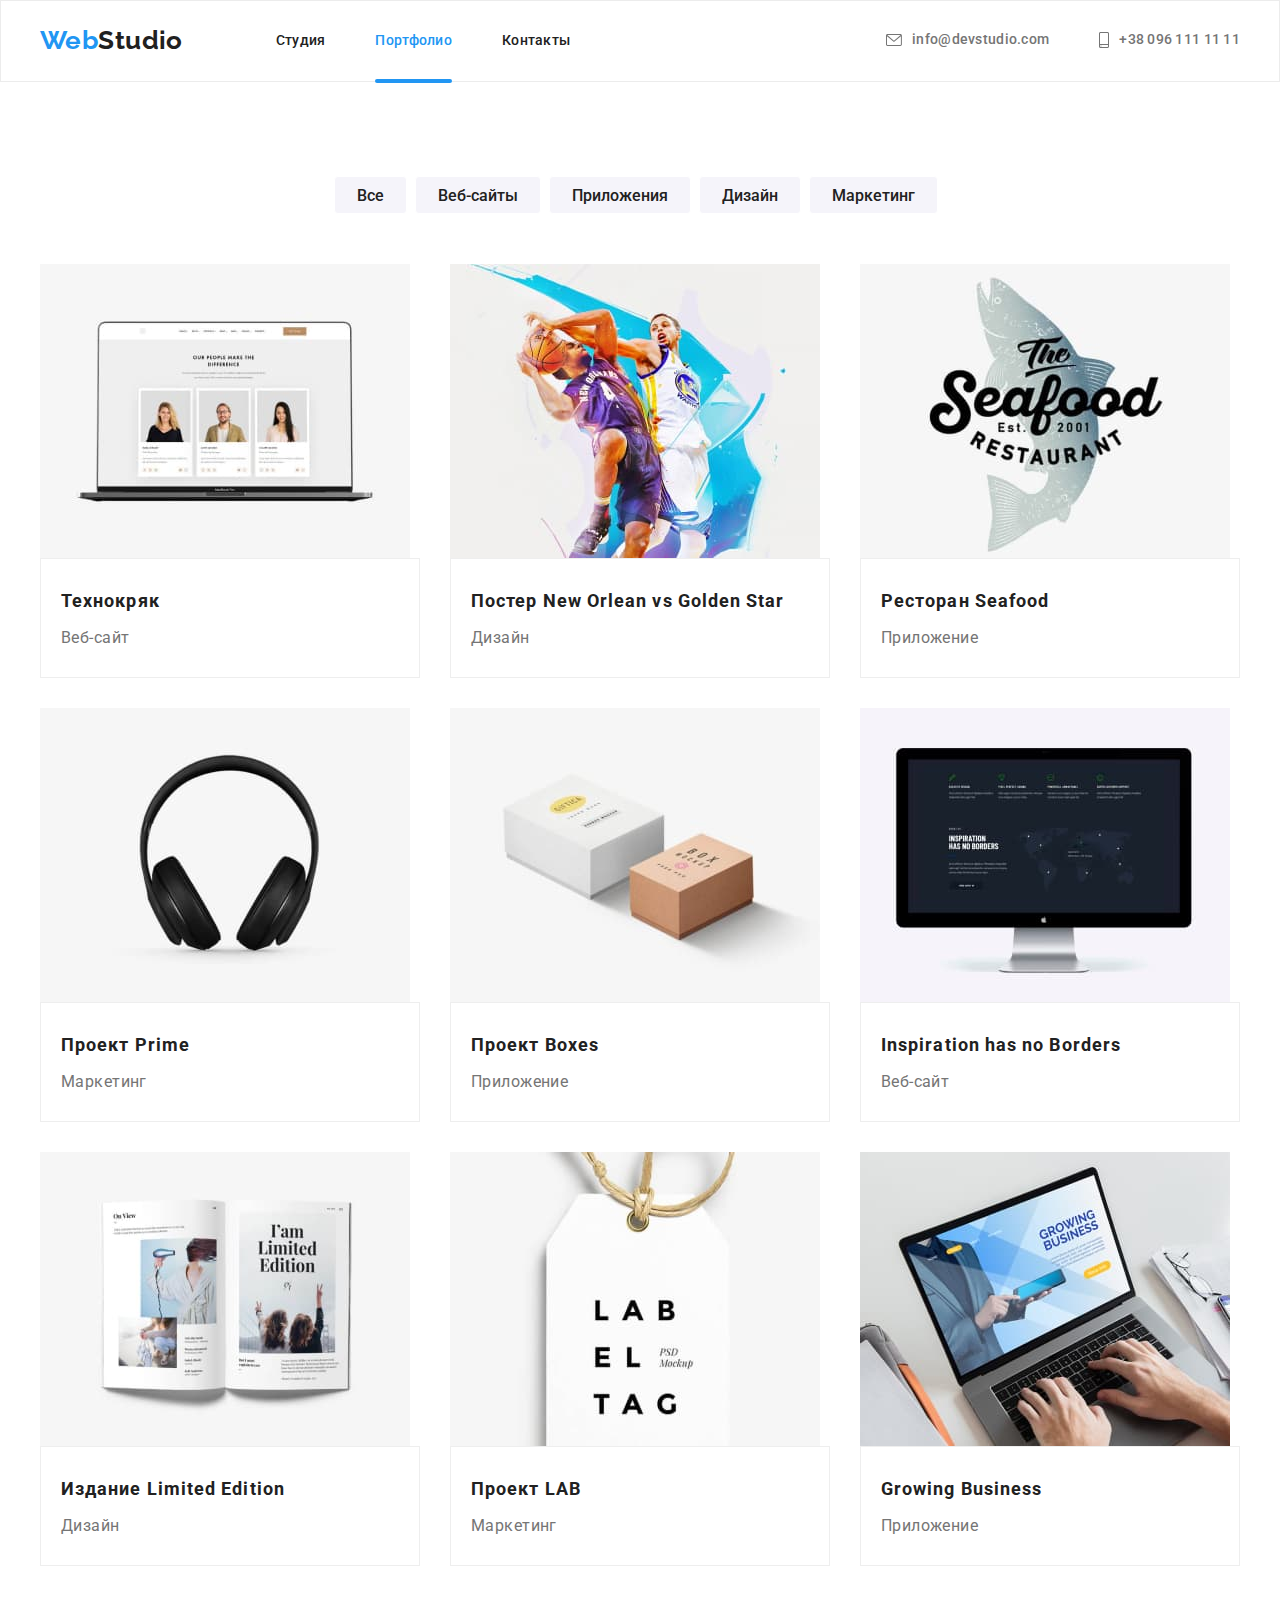
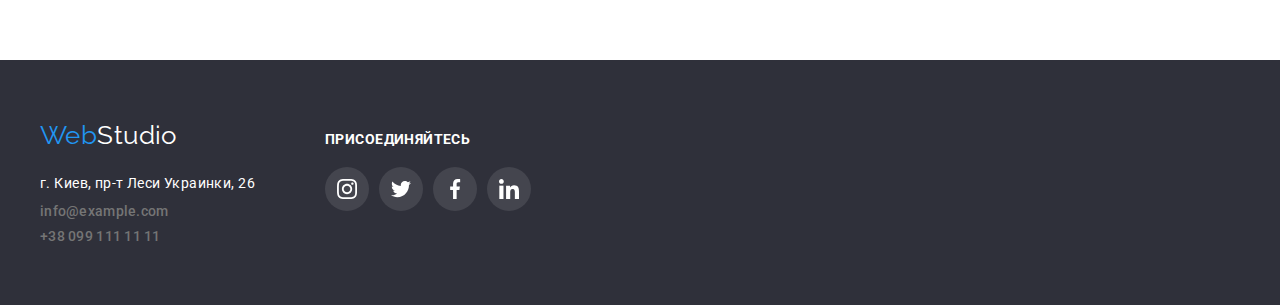
==== portfolio.html @ a669991e "add files" ====
<!DOCTYPE html>
<html lang="en">
  <head>
    <meta charset="UTF-8" />
    <meta http-equiv="X-UA-Compatible" content="IE=edge" />
    <meta name="viewport" content="width=device-width, initial-scale=1.0" />
    <title>Portfolio</title>
    <link rel="preconnect" href="https://fonts.gstatic.com" />
    <link
      href="https://fonts.googleapis.com/css2?family=Raleway:wght@700&family=Roboto:wght@400;500;700;900&display=swap"
      rel="stylesheet"
    />
    <link
      rel="stylesheet"
      href="https://cdnjs.cloudflare.com/ajax/libs/modern-normalize/0.2.0/modern-normalize.min.css"
      integrity="sha512-sqIVMkf5f8XGYI/UZYGs7wODxlUeoj9JknataPfUwtvrSKWMHrMXGZ7Evb6nabFYJQG15vFFyALe6r0nWCD1Ug=="
      crossorigin="anonymous"
    />
    <link rel="stylesheet" href="./css/style.css" />
  </head>

  <!-- BODY -->

  <body>
    <!-- HEADER -->
    <header class="header">
      <div class="container header-container">
        <!--NAVIGATION-->
        <nav class="menu-nav">
          <!--LOGO-->
          <a class="logo-header link animate__fadeIn" href="/index.html">
            <span class="logo-word">Web</span>Studio
          </a>
          <!--MENU-->
          <ul class="menu list">
            <li class="menu-item">
              <a class="menu-link link" href="./index.html">Студия</a>
            </li>
            <li class="menu-item">
              <a class="menu-link link portfolio current" href="./portfolio.html"
                >Портфолио</a
              >
            </li>
            <li class="menu-item">
              <a class="menu-link link" href="http://">Контакты</a>
            </li>
          </ul>
        </nav>

        <!--CONTACTS-->
        <ul class="contact-list list">
          <li>
            <a class="mail-link link" href="mailto:info@devstudio.com"
              ><svg class="mail-icon">
                <use href="./images/sprite.svg#icon-envelope"></use>
              </svg>
              info@devstudio.com</a
            >
          </li>
          <li>
            <a class="tel-link link" href="tel:++380961111111"
              ><svg class="smartphone-icon">
                <use href="./images/sprite.svg#icon-smartphone"></use>
              </svg>
              +38 096 111 11 11</a
            >
          </li>
        </ul>
      </div>
    </header>
    <!--END HEADER -->

    <!-- MAIN CONTENT -->
    <main>
      <section class="section">
        <div class="container">
          <!-- SECTION ONE - BUTTONS LIST -->
          <ul class="btn-list list">
            <li class="btn-list-item">
              <button class="btn-list-item-prtf" type="button">Все</button>
            </li>
            <li class="btn-list-item">
              <button class="btn-list-item-prtf" type="button">
                Веб-сайты
              </button>
            </li>
            <li class="btn-list-item">
              <button class="btn-list-item-prtf" type="button">
                Приложения
              </button>
            </li>
            <li class="btn-list-item">
              <button class="btn-list-item-prtf" type="button">Дизайн</button>
            </li>
            <li class="btn-list-item">
              <button class="btn-list-item-prtf" type="button">
                Маркетинг
              </button>
            </li>
          </ul>
          <!-- END BTN LIST -->

          <!-- SECTION TWO - IMAGES GALLERY -->
          <ul class="img-gallery list">
            <li class="img-gallery-item">
              <a href="#" class="gallery-item-link link"
                ><div class="gallery-list-image-wrapper">
                  <p class="overlay">
                    Технокряк это современная площадка распространения
                    коронавируса. Компании используют эту платформу для
                    цифрового шпионажа и атак на защищённые сервера
                    конкурентов.Технокряк это современная площадка
                    распространения коронавируса. Компании используют эту
                    платформу для цифрового шпионажа и атак на защищённые
                    сервера конкурентов.
                  </p>
                  <img
                    src="./images/portfolio-images/img.jpg"
                    alt=""
                    width="370"
                    height="294"
                  />
                </div>
                <div class="img-gallery-card">
                  <h3 class="img-gallery-item-h3">Технокряк</h3>
                  <p class="img-gallery-item-p">Веб-сайт</p>
                </div>
              </a>
            </li>
            <li class="img-gallery-item">
              <a href="#" class="gallery-item-link link"
                ><div class="gallery-list-image-wrapper">
                  <p class="overlay">
                    Технокряк это современная площадка распространения
                    коронавируса. Компании используют эту платформу для
                    цифрового шпионажа и атак на защищённые сервера
                    конкурентов.Технокряк это современная площадка
                    распространения коронавируса. Компании используют эту
                    платформу для цифрового шпионажа и атак на защищённые
                    сервера конкурентов.
                  </p>
              <img
                src="./images/portfolio-images/img-1.jpg"
                alt=""
                width="370"
                height="294"
              /></div>
              <div class="img-gallery-card">
                <h3 class="img-gallery-item-h3">
                  Постер New Orlean vs Golden Star
                </h3>
                <p class="img-gallery-item-p">Дизайн</p>
              </div>
            </li>
            <li class="img-gallery-item">
              <a href="#" class="gallery-item-link link"
                ><div class="gallery-list-image-wrapper">
                  <p class="overlay">
                    Технокряк это современная площадка распространения
                    коронавируса. Компании используют эту платформу для
                    цифрового шпионажа и атак на защищённые сервера
                    конкурентов.Технокряк это современная площадка
                    распространения коронавируса. Компании используют эту
                    платформу для цифрового шпионажа и атак на защищённые
                    сервера конкурентов.
                  </p>
              <img
                src="./images/portfolio-images/img-2.jpg"
                alt=""
                width="370"
                height="294"
              /></div>
              <div class="img-gallery-card">
                <h3 class="img-gallery-item-h3">Ресторан Seafood</h3>
                <p class="img-gallery-item-p">Приложение</p>
              </div>
            </li>
            <li class="img-gallery-item">
              <a href="#" class="gallery-item-link link"
                ><div class="gallery-list-image-wrapper">
                  <p class="overlay">
                    Технокряк это современная площадка распространения
                    коронавируса. Компании используют эту платформу для
                    цифрового шпионажа и атак на защищённые сервера
                    конкурентов.Технокряк это современная площадка
                    распространения коронавируса. Компании используют эту
                    платформу для цифрового шпионажа и атак на защищённые
                    сервера конкурентов.
                  </p>
              <img
                src="./images/portfolio-images/img-3.jpg"
                alt=""
                width="370"
                height="294"
              /></div>
              <div class="img-gallery-card">
                <h3 class="img-gallery-item-h3">Проект Prime</h3>
                <p class="img-gallery-item-p">Маркетинг</p>
              </div>
            </li>
            <li class="img-gallery-item">
              <a href="#" class="gallery-item-link link"
                ><div class="gallery-list-image-wrapper">
                  <p class="overlay">
                    Технокряк это современная площадка распространения
                    коронавируса. Компании используют эту платформу для
                    цифрового шпионажа и атак на защищённые сервера
                    конкурентов.Технокряк это современная площадка
                    распространения коронавируса. Компании используют эту
                    платформу для цифрового шпионажа и атак на защищённые
                    сервера конкурентов.
                  </p>
              <img
                src="./images/portfolio-images/img-4.jpg"
                alt=""
                width="370"
                height="294"
              /></div>
              <div class="img-gallery-card">
                <h3 class="img-gallery-item-h3">Проект Boxes</h3>
                <p class="img-gallery-item-p">Приложение</p>
              </div>
            </li>
            <li class="img-gallery-item">
              <a href="#" class="gallery-item-link link"
                ><div class="gallery-list-image-wrapper">
                  <p class="overlay">
                    Технокряк это современная площадка распространения
                    коронавируса. Компании используют эту платформу для
                    цифрового шпионажа и атак на защищённые сервера
                    конкурентов.Технокряк это современная площадка
                    распространения коронавируса. Компании используют эту
                    платформу для цифрового шпионажа и атак на защищённые
                    сервера конкурентов.
                  </p>
              <img
                src="./images/portfolio-images/img-5.jpg"
                alt=""
                width="370"
                height="294"
              /></div>
              <div class="img-gallery-card">
                <h3 class="img-gallery-item-h3">Inspiration has no Borders</h3>
                <p class="img-gallery-item-p">Веб-сайт</p>
              </div>
            </li>
            <li class="img-gallery-item">
              <a href="#" class="gallery-item-link link"
                ><div class="gallery-list-image-wrapper">
                  <p class="overlay">
                    Технокряк это современная площадка распространения
                    коронавируса. Компании используют эту платформу для
                    цифрового шпионажа и атак на защищённые сервера
                    конкурентов.Технокряк это современная площадка
                    распространения коронавируса. Компании используют эту
                    платформу для цифрового шпионажа и атак на защищённые
                    сервера конкурентов.
                  </p>
              <img
                src="./images/portfolio-images/img-6.jpg"
                alt=""
                width="370"
                height="294"
              /></div>
              <div class="img-gallery-card">
                <h3 class="img-gallery-item-h3">Издание Limited Edition</h3>
                <p class="img-gallery-item-p">Дизайн</p>
              </div>
            </li>
            <li class="img-gallery-item">
              <a href="#" class="gallery-item-link link"
                ><div class="gallery-list-image-wrapper">
                  <p class="overlay">
                    Технокряк это современная площадка распространения
                    коронавируса. Компании используют эту платформу для
                    цифрового шпионажа и атак на защищённые сервера
                    конкурентов.Технокряк это современная площадка
                    распространения коронавируса. Компании используют эту
                    платформу для цифрового шпионажа и атак на защищённые
                    сервера конкурентов.
                  </p>
              <img
                src="./images/portfolio-images/img-7.jpg"
                alt=""
                width="370"
                height="294"
              /></div>
              <div class="img-gallery-card">
                <h3 class="img-gallery-item-h3">Проект LAB</h3>
                <p class="img-gallery-item-p">Маркетинг</p>
              </div>
            </li>
            <li class="img-gallery-item">
              <a href="#" class="gallery-item-link link"
                ><div class="gallery-list-image-wrapper">
                  <p class="overlay">
                    Технокряк это современная площадка распространения
                    коронавируса. Компании используют эту платформу для
                    цифрового шпионажа и атак на защищённые сервера
                    конкурентов.Технокряк это современная площадка
                    распространения коронавируса. Компании используют эту
                    платформу для цифрового шпионажа и атак на защищённые
                    сервера конкурентов.
                  </p>
              <img
                src="./images/portfolio-images/img-8.jpg"
                alt=""
                width="370"
                height="294"
              /></div>
              <div class="img-gallery-card">
                <h3 class="img-gallery-item-h3">Growing Business</h3>
                <p class="img-gallery-item-p">Приложение</p>
              </div>
            </li>
          </ul>
          <!-- END IMAGES -->
        </div>
      </section>
    </main>

    <!-- FOOTER -->

    <footer class="footer">
      <div class="container footer-container">
        <div class="footer-left-container">
          <!--LOGO -->
          <div class="footer-logo-div">
            <a class="footer-logo link" href="/index.html">
              <span class="logo-word">Web</span>Studio
            </a>
          </div>
          <!-- CONTACTS -->

          <address class="logo-footer address">
            <ul class="list">
              <li class="address-link">
                <a
                  class="link"
                  href="https://goo.gl/maps/H4tPE2jpk2JbAKVr9"
                  target="_blank"
                  rel="noopener noreferrer"
                >
                  г. Киев, пр-т Леси Украинки, 26
                </a>
              </li>
              <li class="address-link">
                <a class="mail-link link" href="mailto:info@example.com">
                  info@example.com
                </a>
              </li>
              <li class="address-link">
                <a class="tel-link link" href="tel:+380991111111">
                  +38 099 111 11 11
                </a>
              </li>
            </ul>
          </address>
        </div>
        <!-- END CONTACTS -->

        <!-- SOCIAL IKONS -->
        <div class="footer-social-container">
          <h3 class="footer-social-title">Присоединяйтесь</h3>
          <ul class="list footer-social-list">
            <li class="footer-social-list-item">
              <a href="#" class="footer-social-list-item-link">
                <svg class="footer-social-icon" width="20" height="20">
                  <use href="./images/sprite.svg#icon-instagram"></use>
                </svg>
              </a>
            </li>
            <li class="footer-social-list-item">
              <a href="#" class="footer-social-list-item-link">
                <svg class="footer-social-icon" width="20" height="20">
                  <use href="./images/sprite.svg#icon-twitter"></use>
                </svg>
              </a>
            </li>
            <li class="footer-social-list-item">
              <a href="#" class="footer-social-list-item-link">
                <svg class="footer-social-icon" width="20" height="20">
                  <use href="./images/sprite.svg#icon-facebook"></use>
                </svg>
              </a>
            </li>
            <li class="footer-social-list-item">
              <a href="#" class="footer-social-list-item-link">
                <svg class="footer-social-icon" width="20" height="20">
                  <use href="./images/sprite.svg#icon-linkedin"></use>
                </svg>
              </a>
            </li>
          </ul>
        </div>
      </div>
    </footer>
  </body>
</html>
---- css/style.css ----
:root {
  --main-font: "Roboto", sans-serif;
  --secondary-font: "Raleway", sans-serif;
  --main-bcgrnd-color: #ffffff;
  --font-heading-color: #212121;
  --font-paragraph-color: #757575;
  --main-and-footer-bcgrnd-color: #2f303a;
  --font—btn-accent-color: #2196f3;
  --btn-click-on-color: #188ce8;
  --btn-portfolio-color: #f5f4fa;
  --team-bcrnd-color: #f5f4fa;
  --social-icon-main-color: #afb1b8;
  --background-image-color: #c4c4c4;
  --backgroung-image-overlay: rgba(47, 48, 58, 0.4);
  --background-icon-color: #f5f4fa;
}
/* BASE RESET */
h1,
h2,
h3,
h4,
h5,
h6,
p {
  margin-top: 0;
  margin-bottom: 0;
}
ul,
ol {
  margin-top: 0;
  margin-bottom: 0;
  padding-left: 0;
}
img {
  display: block;
}
.list {
  list-style: none;
}
.link {
  text-decoration: none;
  color: var(--main-bcgrnd-color);
}
.section {
  padding-top: 94px;
  padding-bottom: 94px;
}
/* DIV Class = CONTAINER center content */
.container {
  width: 1200px;
  padding-left: 15px;
  padding-right: 15px;
  margin: 0 auto;
}

/* BODY */
body {
  font-family: var(--main-font);
  background-color: var(--main-bcgrnd-color);
  color: var(--font-heading-color);
  font-size: 14px;
  letter-spacing: 0.03em;
  margin: 0 auto;
}

/* HEADER */
.header {
  padding-top: 24px;
  padding-bottom: 25px;
  background-color: var(--main-bcgrnd-color);
  border: 1px solid #ececec;
}
.header-container {
  display: flex;
  justify-content: space-between;
}
.menu-nav {
  display: flex;
  align-items: center;
}
.menu {
  display: flex;
}
.menu-item:not(:last-child) {
  margin-right: 50px;
}
.menu-link {
  position: relative;
  font-family: "Roboto", sans-serif;
  font-weight: 500;
  line-height: 1.14;
  letter-spacing: 0.02em;
  color: var(--font-heading-color);
}
.menu-link:hover,
.menu-link:focus {
  color: var(--font—btn-accent-color);
}
/* contacts */
.contact-list {
  display: flex;
  align-items: center;
}
.mail-icon {
  width: 16px;
  height: 12px;
  margin-right: 10px;
}
.smartphone-icon {
  width: 10px;
  height: 16px;
  margin-right: 10px;
}
.mail-link {
  font-family: "Roboto", sans-serif;
  font-weight: 500;
  line-height: 1.14;
  letter-spacing: 0.02em;
  color: var(--font-paragraph-color);
  margin-right: 50px;
  fill: var(--font-paragraph-color);
  display: flex;
  align-items: center;
}
.mail-link:hover,
.mail-link:focus {
  color: var(--font—btn-accent-color);
  fill: var(--font—btn-accent-color);
}
.studio,
.portfolio {
  color: var(--font—btn-accent-color);
}
.tel-link {
  font-family: "Roboto", sans-serif;
  font-weight: 500;
  line-height: 1.14;
  letter-spacing: 0.02em;
  color: var(--font-paragraph-color);
  fill: var(--font-paragraph-color);
  display: flex;
  align-items: center;
}
.tel-link:hover,
.tel-link:focus {
  color: var(--font—btn-accent-color);
  fill: var(--font—btn-accent-color);
}
.logo-header {
  font-family: "Raleway", sans-serif;
  font-weight: 700;
  font-size: 26px;
  line-height: 1.19;
  color: var(--font-heading-color);
  margin-right: 93px;
  /* animation-duration: 3000ms;
  animation-iteration-count: 1; */
}
/* decorate line current*/
.current::after {
  position: absolute;
  content: "";
  left: 0;
  width: 100%;
  height: 4px;
  background-color: var(--font—btn-accent-color);
  margin-top: 47px;
  border-radius: 2px;
}
/* END HEADER */

/* MAIN CONTENT */

/* SECTION ONE - HERO */
.hero {
  padding-top: 200px;
  padding-bottom: 200px;
  background-color: var(--background-image-color);
  background-image: linear-gradient(
      var(--backgroung-image-overlay),
      var(--backgroung-image-overlay)
    ),
    url(../images/background-image.jpg);
  background-size: cover;
}
.hero-container {
  display: flex;
  flex-direction: column;
  align-items: center;
}
.hero-text {
  width: 696px;
  margin: 0 auto 30px;
  font-family: "Roboto", sans-serif;
  font-weight: 900;
  font-size: 44px;
  line-height: 1.36;
  text-align: center;
  letter-spacing: 0.06em;
  text-transform: uppercase;
  color: var(--main-bcgrnd-color);
}
/* MODAL BUTTON */
.modal-btn {
  height: 50px;
  font-family: "Roboto", sans-serif;
  font-weight: 700;
  font-size: 16px;
  line-height: 1.875;
  letter-spacing: 0.06em;
  color: var(--main-bcgrnd-color);
  background: var(--font—btn-accent-color);
  box-shadow: 0px 4px 4px rgba(0, 0, 0, 0.15);
  border-radius: 4px;
  cursor: pointer;
  padding: 10px 30px;
  border: 1px;
  animation-duration: 2000ms;
  animation-iteration-count: 1;
}
.modal-btn:hover,
.modal-btn:focus {
  background: var(--btn-click-on-color);
  box-shadow: 0px 4px 4px rgba(0, 0, 0, 0.15);
  border-radius: 4px;
}
/* PORTFOLIO - BUTTON */
.btn-list {
  display: flex;
  margin-bottom: 50px;
  justify-content: center;
}
.btn-list-item {
  margin-right: 8px;
}
.btn-list-item-prtf {
  height: 38px;
  font-family: "Roboto", sans-serif;
  font-weight: 500;
  font-size: 16px;
  line-height: 1.625;
  text-align: center;
  color: var(--font-heading-color);
  background: var(--btn-portfolio-color);
  border-radius: 4px;
  padding: 6px 22px;
  border: 1px solid var(--main-bcgrnd-color);
}
.btn-list-item-prtf:hover,
.btn-list-item-prtf:focus {
  cursor: pointer;
  color: var(--main-bcgrnd-color);
  background: var(--font—btn-accent-color);
  /* shadow-middle */
  box-shadow: 0px 3px 1px rgba(0, 0, 0, 0.1), 0px 1px 2px rgba(0, 0, 0, 0.08),
    0px 2px 2px rgba(0, 0, 0, 0.12);
  border-radius: 4px;
}

/* END PORTFOLIO BUTTON */
/* END SECTION ONE - HERO */

/* SECTION TWO - OUR WORK */
.our-work {
  padding-bottom: 0;
}
.our-work-list {
  display: flex;
}
/* li */
.our-work-list-item {
  width: 270px;
}
.our-work-list-item:not(:first-child) {
  margin-left: 30px;
}
/* icons */
.our-work-icon-div {
  display: flex;
  justify-content: center;
  align-items: center;
  width: 270px;
  height: 120px;
  background: var(--background-icon-color);
  border-radius: 4px;
  margin-bottom: 30px;
}
.our-work-icon {
  width: 70px;
  height: 70px;
}
/* end icons */
.our-work-list-item-h3 {
  font-family: "Roboto", sans-serif;
  font-weight: 700;
  font-size: 14px;
  line-height: 1.14;
  text-transform: uppercase;
  color: var(--font-heading-color);
  margin-bottom: 10px;
}
.our-work-list-item-p {
  font-family: "Roboto", sans-serif;
  font-weight: 400;
  line-height: 1.714;
  /* or 171% */
  color: var(--font-paragraph-color);
}

/* OUR WORK IMAGES */
.our-work-team-h2 {
  font-family: "Roboto", sans-serif;
  font-weight: 700;
  font-size: 36px;
  line-height: 1.67;
  text-align: center;
  color: var(--font-heading-color);
  margin-bottom: 50px;
}
/* ul */
.our-work-imgs {
  display: flex;
  flex-wrap: wrap;
  flex-basis: calc((100% - 90px) / 3);
  margin-left: -30px;
  margin-top: -30px;
}
/* li */
.our-work-imgs-item {
  margin-left: 30px;
  margin-top: 30px;
}
/* div (img and p) */
.our-work-label {
  position: relative;
}
/* p */
.our-work-title {
  position: absolute;
  bottom: 0;
  left: 0;
  width: 100%;
  height: 70px;
  display: flex;
  align-items: center;
  justify-content: center;
  font-weight: 700px;
  font-size: 14px;
  line-height: 1.14;
  text-align: center;
  letter-spacing: 0.03em;
  text-transform: uppercase;
  color: var(--main-bcgrnd-color);
  background-color: rgba(47, 48, 58, 0.8);
}
/* END OUR WORK IMAGES */
/* END SECTION TWO - OUR WORK */

/* PORTFOLIO - SECTION TWO - IMAGES GALLERY */
.img-gallery {
  display: flex;
  flex-wrap: wrap;
  margin-right: -30px;
  margin-top: -30px;
}
.img-gallery-card {
  padding: 24px 20px;
  border: 1px solid #eeeeee;
  box-sizing: border-box;
}
.img-gallery-item {
  flex-basis: calc((100% - 90px) / 3);
  margin-right: 30px;
  margin-top: 30px;
}
.img-gallery-item-h3 {
  font-family: "Roboto", sans-serif;
  font-weight: 700;
  font-size: 18px;
  line-height: 2;
  letter-spacing: 0.06em;
  color: var(--font-heading-color);
  margin-bottom: 4px;
}
.img-gallery-item-p {
  font-family: "Roboto", sans-serif;
  font-weight: 400;
  font-size: 16px;
  line-height: 1.875;
  color: var(--font-paragraph-color);
}
.img-gallery-item:hover,
.img-gallery-item:focus {
  cursor: pointer;
  box-shadow: 0px 1px 1px rgba(0, 0, 0, 0.12), 0px 4px 4px rgba(0, 0, 0, 0.06),
    1px 4px 6px rgba(0, 0, 0, 0.16);
}
/* overlay text on card */
.gallery-list-image-wrapper {
  position: relative;
  overflow: hidden;
}
.overlay {
  position: absolute;
  top: 0;
  left: 0;
  width: 100%;
  height: 100%;
  font-weight: 400;
  font-size: 18px;
  line-height: 1.556;
  color: var(--main-bcgrnd-color);
  background-color: rgba(33, 150, 243, 0.9);
  padding: 63px 24px;
  overflow-y: scroll;
  transform: translateY(100%);
  transition: transform 250ms linear;
}
.gallery-item-link:hover .overlay,
.gallery-item-link:focus .overlay {
  transform: translateY(0%);
}
/* end overlay */

/* END PORTFOLIO SECTION TWO - IMAGES GALLERY */

/* SECTION THREE - TEAM */
.team {
  background-color: var(--team-bcrnd-color);
}
.team-list {
  display: flex;
  flex-wrap: wrap;
  margin-right: -30px;
  margin-top: -30px;
}
.team-list-item {
  flex-basis: calc((100% - 120px) / 4);
  margin-right: 30px;
  margin-top: 30px;
  background-color: var(--main-bcgrnd-color);
  box-shadow: 0px 1px 3px rgba(0, 0, 0, 0.12), 0px 1px 1px rgba(0, 0, 0, 0.14),
    0px 2px 1px rgba(0, 0, 0, 0.2);
  border-radius: 0px 0px 4px 4px;
}
.card {
  padding: 30px;
}
.team-list-item-h3 {
  font-family: "Roboto", sans-serif;
  font-weight: 500;
  font-size: 16px;
  line-height: 1.188;
  text-align: center;
  color: var(--font-heading-color);
  margin-bottom: 10px;
}
.team-list-item-p {
  font-family: "Roboto", sans-serif;
  font-weight: 400;
  font-size: 16px;
  line-height: 1.88;
  text-align: center;
  color: var(--font-paragraph-color);
  margin-bottom: 16px;
}
/* icons */
/* li */
.team-social-list {
  display: flex;
  width: 200px;
  margin: 0 auto;
}
/* dinamic icon */
.team-social-list-item-link:hover,
.team-social-list-item-link:focus {
  background-color: var(--font—btn-accent-color);
}
.team-social-list-item-link:hover .social-icon,
.team-social-list-item-link:focus .social-icon {
  fill: var(--main-bcgrnd-color);
}
.team-social-list-item:not(:last-child) {
  margin-right: 10px;
}
.team-social-list-item-link {
  display: flex;
  justify-content: center;
  align-items: center;
  width: 44px;
  height: 44px;
  border-radius: 50%;
  background-color: rgba(255, 255, 255, 0.1);
  background-position: center;
  position: relative;
}
.social-icon {
  position: absolute;
  fill: var(--social-icon-main-color);
}

/* END SECTION THREE - TEAM */

/* SECTION FOUR - ICONS TEAM */
/* div */
/* .icons-team-div {} */
/* h2 */
.icons-title {
  font-weight: 700px;
  font-size: 36px;
  line-height: 42px;
  text-align: center;
  letter-spacing: 0.03em;
  color: #212121;
  margin-bottom: 50px;
}
/* ul */
.icons-team-ulist {
  display: flex;
}
/* li */
.icons-team-list-item:not(:last-child) {
  margin-right: 30px;
}
/* a */
.icon-team-list-link {
  display: flex;
  justify-content: center;
  align-items: center;
  width: 170px;
  height: 92px;
  background-color: transparent;
  border: 1px solid #afb1b8;
  box-sizing: border-box;
  border-radius: 4px;
}
.icon-team-list-link:hover,
.icon-team-list-link:focus {
  border: 1px solid var(--font—btn-accent-color);
}
.group-team-icon {
  fill: var(--social-icon-main-color);
}
.icon-team-list-link:hover .group-team-icon,
.icon-team-list-link:focus .group-team-icon {
  fill: var(--font—btn-accent-color);
}
/* END SECTION FOUR - ICONS TEAM */

/* FOOTER */
.footer {
  background-color: var(--main-and-footer-bcgrnd-color);
  padding-top: 60px;
  padding-bottom: 60px;
}
.footer-container {
  display: flex;
  align-items: baseline;
}
.footer-left-container {
  margin-right: 70px;
}
.footer-logo-div {
  margin-bottom: 20px;
}
.footer-logo {
  font-family: "Raleway", sans-serif;
  font-style: normal;
  font-weight: 700px;
  font-size: 26px;
  line-height: 1.19;
  color: var(--main-bcgrnd-color);
}
.logo-word {
  color: var(--font—btn-accent-color);
}
.address-link:not(:last-child) {
  margin-bottom: 9px;
}
.address-link {
  line-height: 24px;
}
.address {
  font-style: normal;
}
.footer-mail-link,
.footer-tel-link {
  color: rgba(255, 255, 255, 0.6);
}
/* footer-social-icons */
.footer-social-title {
  font-weight: 700;
  font-size: 14px;
  line-height: 1.143;
  letter-spacing: 0.03em;
  text-transform: uppercase;
  color: var(--main-bcgrnd-color);
  margin-bottom: 20px;
}
/* li */
.footer-social-list {
  display: flex;
  width: 200px;
  margin: 0 auto;
}
.footer-social-list-item-link:hover,
.footer-social-list-item-link:focus {
  background-color: var(--font—btn-accent-color);
  fill: var(--font—btn-accent-color);
}

.footer-social-list-item:not(:last-child) {
  margin-right: 10px;
}
.footer-social-list-item-link {
  display: flex;
  justify-content: center;
  align-items: center;
  width: 44px;
  height: 44px;
  border-radius: 50%;
  background-color: rgba(255, 255, 255, 0.1);
  background-position: center;
  position: relative;
}
.footer-social-icon {
  position: absolute;
  fill: var(--main-bcgrnd-color);
}

/* MODAL WINDOW */
.backdrop {
  position: fixed;
  top: 0;
  left: 0;
  width: 100%;
  height: 100%;
  background-color: rgba(0, 0, 0, 0.2);
  z-index: 100;
  transition: opacity 250ms cubic-bezier(0.4, 0, 0.2, 1),
    visibility 250ms cubic-bezier(0.4, 0, 0.2, 1);
}
.is-hidden {
  opacity: 0;
  visibility: hidden;
  pointer-events: none;
}
.modal {
  position: absolute;
  top: 50%;
  left: 50%;
  transform: translate(-50%, -50%);
  width: 528px;
  height: 581px;
  background-color: var(--main-bcgrnd-color);
  border-radius: 4px;
}
.modal-close-btn {
  position: absolute;
  top: 8px;
  right: 8px;
  width: 30px;
  height: 30px;
  background-color: transparent;
  border: 1px solid rgba(0, 0, 0, 0.1);
  border-radius: 50%;
  cursor: pointer;
  padding: 0;
}
.close-btn-icon {
  height: 11px;
  width: 11px;
}
/* ENE MODAL WINDOW */
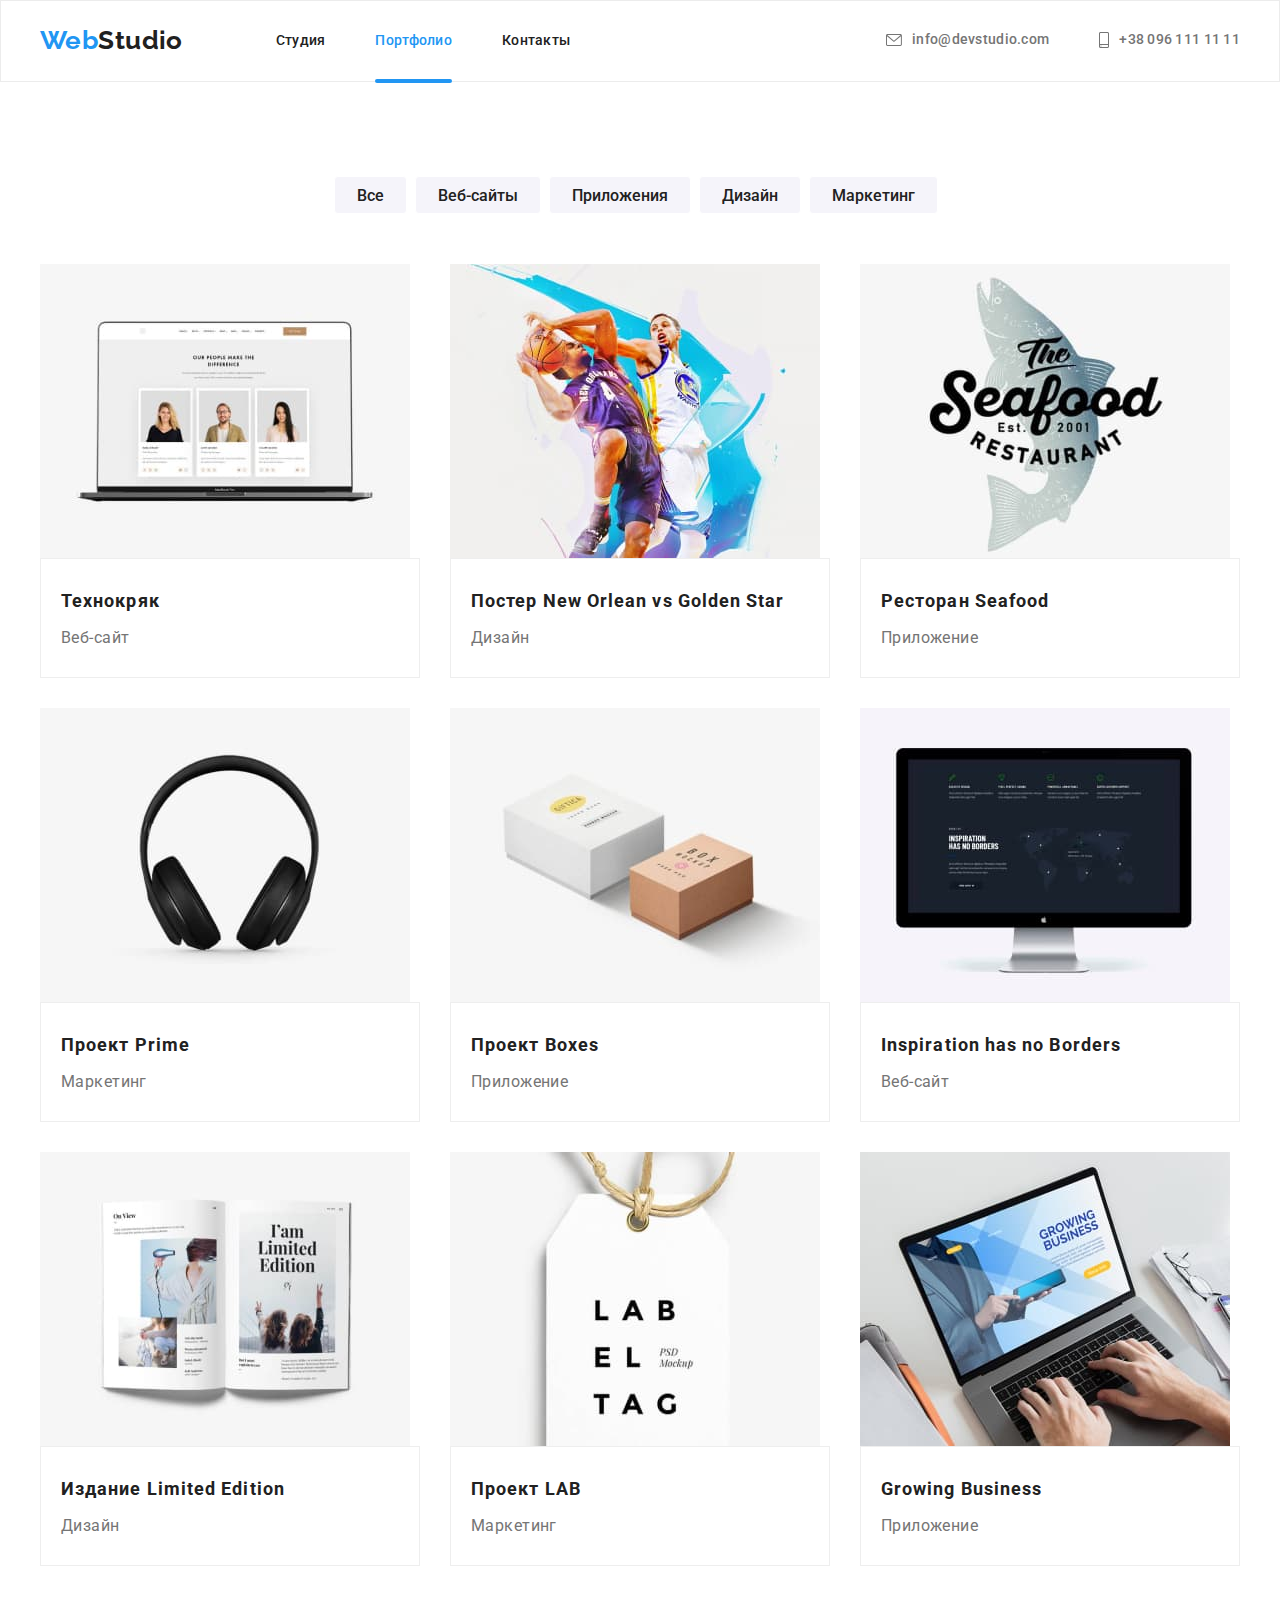
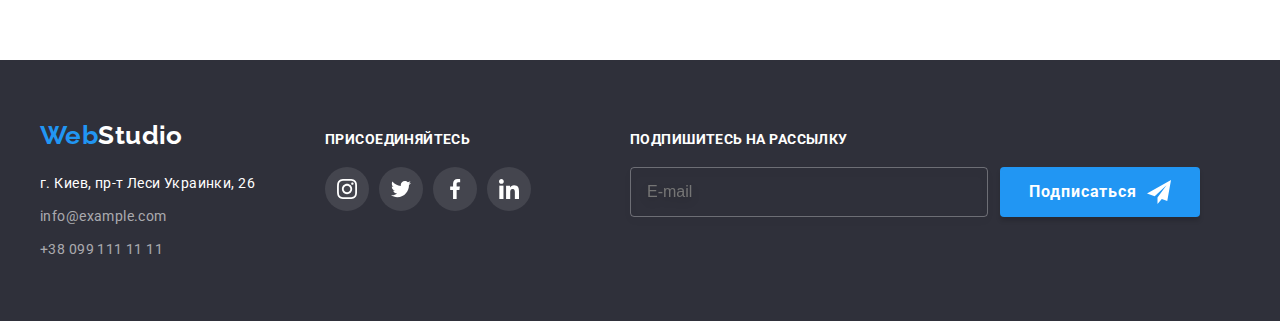
==== commit 1825aaf2: "footer" ====
--- a/portfolio.html
+++ b/portfolio.html
@@ -345,12 +345,12 @@
                 </a>
               </li>
               <li class="address-link">
-                <a class="mail-link link" href="mailto:info@example.com">
+                <a class="footer-mail-link link" href="mailto:info@example.com">
                   info@example.com
                 </a>
               </li>
               <li class="address-link">
-                <a class="tel-link link" href="tel:+380991111111">
+                <a class="footer-tel-link link" href="tel:+380991111111">
                   +38 099 111 11 11
                 </a>
               </li>
@@ -393,6 +393,34 @@
             </li>
           </ul>
         </div>
+
+        <!-- SUBSCRIBE FIELD -->
+        <div class="subscribe">
+          <h3 class="subscribe-title">Подпишитесь на рассылку</h3>
+          <!-- input form -->
+          <div class="subscribe-input-btn-container">
+            <label class="modal-form-field">
+              <input
+                class="email-form"
+                type="email"
+                name="email"
+                placeholder="E-mail"
+                required
+              />
+            </label>
+            <!-- btn -->
+            <button type="submit" class="subscribe-form-btn">
+              Подписаться
+              <span class="subscribe-btn-icon">
+                <svg class="footer-btn-icon" width="24" height="24">
+                  <use href="./images/sprite.svg#icon-icon-send"></use>
+                </svg>
+              </span>
+            </button>
+          </div>
+
+          <!-- end btn -->
+        </div>
       </div>
     </footer>
   </body>
--- a/css/style.css
+++ b/css/style.css
@@ -52,6 +52,17 @@
   padding-right: 15px;
   margin: 0 auto;
 }
+/* hide checkbox */
+.visually-hidden {
+  position: absolute !important;
+  clip: rect(1px 1px 1px 1px); /* IE6, IE7 */
+  clip: rect(1px, 1px, 1px, 1px);
+  padding: 0 !important;
+  border: 0 !important;
+  height: 1px !important;
+  width: 1px !important;
+  overflow: hidden;
+}
 
 /* BODY */
 body {
@@ -91,6 +102,8 @@
   line-height: 1.14;
   letter-spacing: 0.02em;
   color: var(--font-heading-color);
+  transition: color 250ms cubic-bezier(0.4, 0, 0.2, 1),
+    fill 250ms cubic-bezier(0.4, 0, 0.2, 1);
 }
 .menu-link:hover,
 .menu-link:focus {
@@ -121,6 +134,8 @@
   fill: var(--font-paragraph-color);
   display: flex;
   align-items: center;
+  transition: color 250ms cubic-bezier(0.4, 0, 0.2, 1),
+    fill 250ms cubic-bezier(0.4, 0, 0.2, 1);
 }
 .mail-link:hover,
 .mail-link:focus {
@@ -140,6 +155,8 @@
   fill: var(--font-paragraph-color);
   display: flex;
   align-items: center;
+  transition: color 250ms cubic-bezier(0.4, 0, 0.2, 1),
+    fill 250ms cubic-bezier(0.4, 0, 0.2, 1);
 }
 .tel-link:hover,
 .tel-link:focus {
@@ -217,6 +234,8 @@
   border: 1px;
   animation-duration: 2000ms;
   animation-iteration-count: 1;
+  transition: color 250ms cubic-bezier(0.4, 0, 0.2, 1),
+    fill 250ms cubic-bezier(0.4, 0, 0.2, 1);
 }
 .modal-btn:hover,
 .modal-btn:focus {
@@ -244,7 +263,10 @@
   background: var(--btn-portfolio-color);
   border-radius: 4px;
   padding: 6px 22px;
+  border: none;
   border: 1px solid var(--main-bcgrnd-color);
+  transition: color 250ms cubic-bezier(0.4, 0, 0.2, 1),
+    fill 250ms cubic-bezier(0.4, 0, 0.2, 1);
 }
 .btn-list-item-prtf:hover,
 .btn-list-item-prtf:focus {
@@ -344,7 +366,7 @@
   display: flex;
   align-items: center;
   justify-content: center;
-  font-weight: 700px;
+  font-weight: 500;
   font-size: 14px;
   line-height: 1.14;
   text-align: center;
@@ -493,10 +515,14 @@
   background-color: rgba(255, 255, 255, 0.1);
   background-position: center;
   position: relative;
+  transition: color 250ms cubic-bezier(0.4, 0, 0.2, 1),
+    fill 250ms cubic-bezier(0.4, 0, 0.2, 1);
 }
 .social-icon {
   position: absolute;
   fill: var(--social-icon-main-color);
+  transition: color 250ms cubic-bezier(0.4, 0, 0.2, 1),
+    fill 250ms cubic-bezier(0.4, 0, 0.2, 1);
 }
 
 /* END SECTION THREE - TEAM */
@@ -506,7 +532,7 @@
 /* .icons-team-div {} */
 /* h2 */
 .icons-title {
-  font-weight: 700px;
+  font-weight: 700;
   font-size: 36px;
   line-height: 42px;
   text-align: center;
@@ -533,6 +559,8 @@
   border: 1px solid #afb1b8;
   box-sizing: border-box;
   border-radius: 4px;
+  transition: color 250ms cubic-bezier(0.4, 0, 0.2, 1),
+    fill 250ms cubic-bezier(0.4, 0, 0.2, 1);
 }
 .icon-team-list-link:hover,
 .icon-team-list-link:focus {
@@ -540,6 +568,8 @@
 }
 .group-team-icon {
   fill: var(--social-icon-main-color);
+  transition: color 250ms cubic-bezier(0.4, 0, 0.2, 1),
+    fill 250ms cubic-bezier(0.4, 0, 0.2, 1);
 }
 .icon-team-list-link:hover .group-team-icon,
 .icon-team-list-link:focus .group-team-icon {
@@ -566,7 +596,7 @@
 .footer-logo {
   font-family: "Raleway", sans-serif;
   font-style: normal;
-  font-weight: 700px;
+  font-weight: 700;
   font-size: 26px;
   line-height: 1.19;
   color: var(--main-bcgrnd-color);
@@ -588,7 +618,8 @@
   color: rgba(255, 255, 255, 0.6);
 }
 /* footer-social-icons */
-.footer-social-title {
+.footer-social-title,
+.subscribe-title {
   font-weight: 700;
   font-size: 14px;
   line-height: 1.143;
@@ -622,13 +653,85 @@
   background-color: rgba(255, 255, 255, 0.1);
   background-position: center;
   position: relative;
+  transition: color 250ms cubic-bezier(0.4, 0, 0.2, 1),
+    fill 250ms cubic-bezier(0.4, 0, 0.2, 1);
 }
 .footer-social-icon {
   position: absolute;
   fill: var(--main-bcgrnd-color);
-}
+  transition: color 250ms cubic-bezier(0.4, 0, 0.2, 1),
+    fill 250ms cubic-bezier(0.4, 0, 0.2, 1);
+}
+/* SUBSCRIBE BOX */
+.subscribe {
+  width: 570px;
+  height: 86px;
+  margin-left: 105px;
+}
+.subscribe-input-btn-container {
+  display: flex;
+  align-items: baseline;
+}
+/* email field */
+.email-form {
+  height: 50px;
+  width: 358px;
+  font-size: 16px;
+  line-height: 1.25;
+  background-color: inherit;
+  color: var(--main-bcgrnd-color);
+  padding-left: 16px;
+  border: 1px solid rgba(255, 255, 255, 0.3);
+  box-sizing: border-box;
+  filter: drop-shadow(0px 4px 4px rgba(0, 0, 0, 0.15));
+  border-radius: 4px;
+  transition: border-color 250ms cubic-bezier(0.4, 0, 0.2, 1);
+  margin-right: 12px;
+}
+.email-form:focus {
+  border-color: var(--font—btn-accent-color);
+  outline: none;
+}
+
+/* button type */
+.subscribe-form-btn {
+  display: flex;
+  align-items: center;
+  justify-content: center;
+  width: 200px;
+  height: 50px;
+  font-family: "Roboto", sans-serif;
+  font-weight: 700;
+  font-size: 16px;
+  line-height: 1.88;
+  letter-spacing: 0.06em;
+  color: var(--main-bcgrnd-color);
+  background: var(--font—btn-accent-color);
+  box-shadow: 0px 4px 4px rgba(0, 0, 0, 0.15);
+  border-radius: 4px;
+  cursor: pointer;
+  padding: 10px 30px;
+  border: 1px;
+  transition: color 250ms cubic-bezier(0.4, 0, 0.2, 1),
+    fill 250ms cubic-bezier(0.4, 0, 0.2, 1);
+}
+.subscribe-form-btn:hover,
+.subscribe-form-btn:focus {
+  background: var(--btn-click-on-color);
+  box-shadow: 0px 4px 4px rgba(0, 0, 0, 0.15);
+  border-radius: 4px;
+}
+.footer-btn-icon {
+  height: 24px;
+  width: 24px;
+  margin-top: 10px;
+  margin-left: 10px;
+  fill: var(--main-bcgrnd-color);
+}
+/* END FOOTER */
 
 /* MODAL WINDOW */
+
 .backdrop {
   position: fixed;
   top: 0;
@@ -654,6 +757,7 @@
   height: 581px;
   background-color: var(--main-bcgrnd-color);
   border-radius: 4px;
+  padding: 40px;
 }
 .modal-close-btn {
   position: absolute;
@@ -671,4 +775,147 @@
   height: 11px;
   width: 11px;
 }
-/* ENE MODAL WINDOW */
+.close-btn-icon:hover,
+.close-btn-icon:focus {
+  fill: var(--font—btn-accent-color);
+}
+
+.modal-form-head {
+  font-weight: 700;
+  font-size: 20px;
+  line-height: 1.15;
+  text-align: center;
+  margin-bottom: 10px;
+}
+.modal-form {
+  display: flex;
+  flex-direction: column;
+}
+
+.modal-form-titles {
+  font-weight: 400;
+  font-size: 12px;
+  line-height: 1.167;
+  letter-spacing: 0.01em;
+  color: var(--font-paragraph-color);
+}
+/* icons description */
+.modal-form-input-wrapper {
+  position: relative;
+  display: block;
+  margin-top: 4px;
+}
+.modal-form-field {
+  margin-bottom: 10px;
+}
+.modal-form-input {
+  width: 100%;
+  height: 40px;
+  border: 1px solid rgba(33, 33, 33, 0.2);
+  border-radius: 4px;
+  padding-left: 42px;
+}
+.modal-form-icon {
+  position: absolute;
+  top: 50%;
+  left: 15px;
+  transform: translateY(-50%);
+  display: block;
+  width: 12px;
+  height: 12px;
+  fill: var(--font-heading-color);
+}
+
+.modal-form-input:focus {
+  border-color: var(--font—btn-accent-color);
+  outline: none;
+}
+.modal-form-input:focus + .modal-form-icon {
+  fill: var(--font—btn-accent-color);
+}
+/* validation */
+.modal-form-input:required:focus:not(:placeholder-shown):valid {
+  border-color: var(--btn-click-on-color);
+}
+.modal-form-input:required:focus:not(:placeholder-shown):invalid {
+  border-color: tomato;
+}
+
+/* textarea */
+.modal-form-message {
+  resize: none;
+  width: 100%;
+  height: 120px;
+  border: 1px solid rgba(33, 33, 33, 0.2);
+  border-radius: 4px;
+  padding: 12px 16px;
+  margin-top: 4px;
+}
+.modal-form-message::placeholder {
+  font-weight: 400;
+  font-size: 14px;
+  line-height: 1.143;
+  letter-spacing: 0.01em;
+  color: rgba(117, 117, 117, 0.5);
+}
+.modal-form-message:focus {
+  outline: none;
+  border-color: var(--font—btn-accent-color);
+}
+/* checkbox */
+.modal-form-checkbox-policy {
+  font-weight: 400;
+  font-size: 14px;
+  line-height: 1.714;
+  color: var(--font-paragraph-color);
+}
+.modal-form-checkbox-policy::before {
+  display: inline-block;
+  vertical-align: middle;
+  content: "";
+  width: 16px;
+  height: 15px;
+  border-radius: 2px;
+  cursor: pointer;
+  border: 2px solid var(--font-heading-color);
+  /* outline: 2px solid var(--font-heading-color); */
+  margin-right: 7px;
+}
+.modal-form-checkbox:checked + .modal-form-checkbox-policy::before {
+  background-image: url(../images/icon-check.svg);
+  /* outline: var(--font—btn-accent-color); */
+}
+.modal-form-checkbox:focus + .modal-form-checkbox-policy::before {
+  /* outline-color: var(--font—btn-accent-color); */
+  outline: var(--font—btn-accent-color);
+}
+
+/* approve button */
+.modal-form-btn {
+  align-self: center;
+  height: 50px;
+  font-family: "Roboto", sans-serif;
+  font-weight: 700;
+  font-size: 16px;
+  line-height: 1.875;
+  letter-spacing: 0.06em;
+  color: var(--main-bcgrnd-color);
+  background: var(--font—btn-accent-color);
+  box-shadow: 0px 4px 4px rgba(0, 0, 0, 0.15);
+  border-radius: 4px;
+  cursor: pointer;
+  padding: 10px 55px;
+  border: 1px;
+  animation-duration: 2000ms;
+  animation-iteration-count: 1;
+  transition: color 250ms cubic-bezier(0.4, 0, 0.2, 1),
+    fill 250ms cubic-bezier(0.4, 0, 0.2, 1);
+  margin-top: 30px;
+}
+.modal-form-btn:hover,
+.modal-form-btn:focus {
+  background: var(--btn-click-on-color);
+  box-shadow: 0px 4px 4px rgba(0, 0, 0, 0.15);
+  border-radius: 4px;
+}
+/* END MODAL WINDOW */
